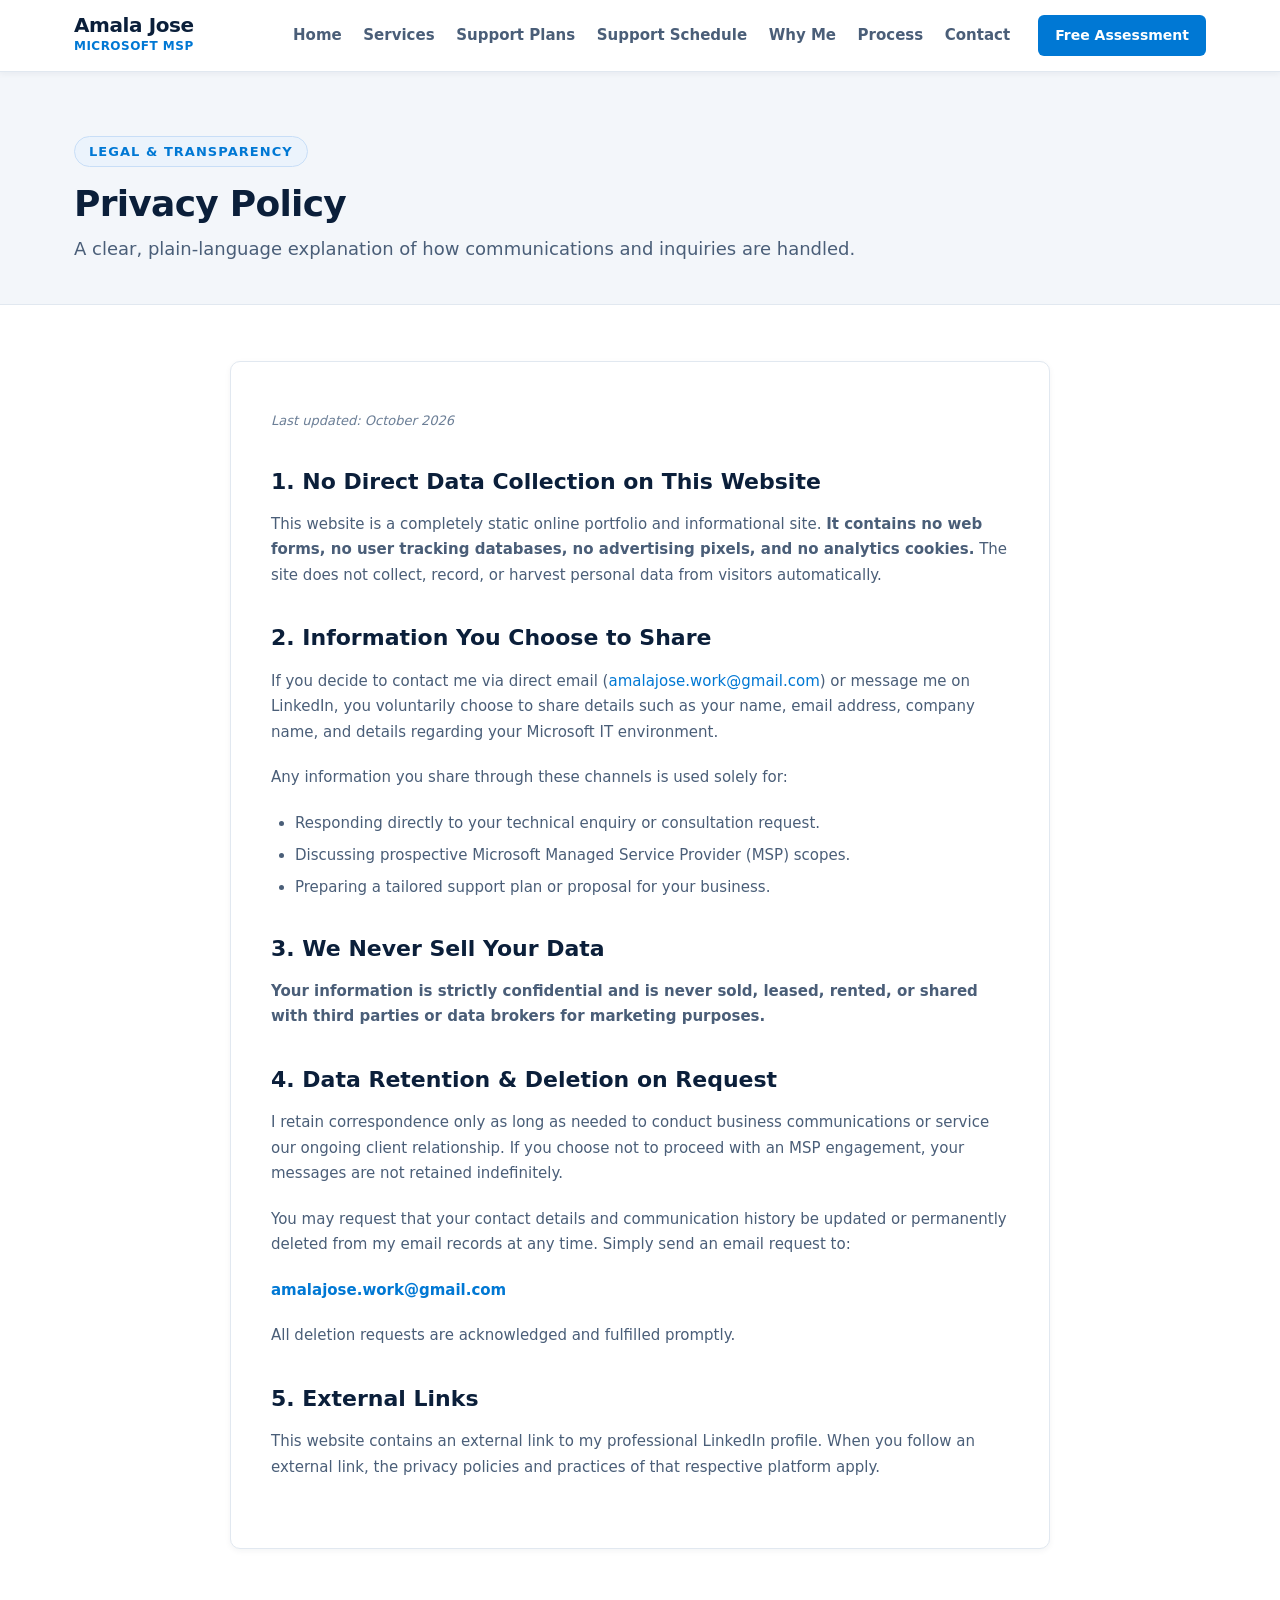
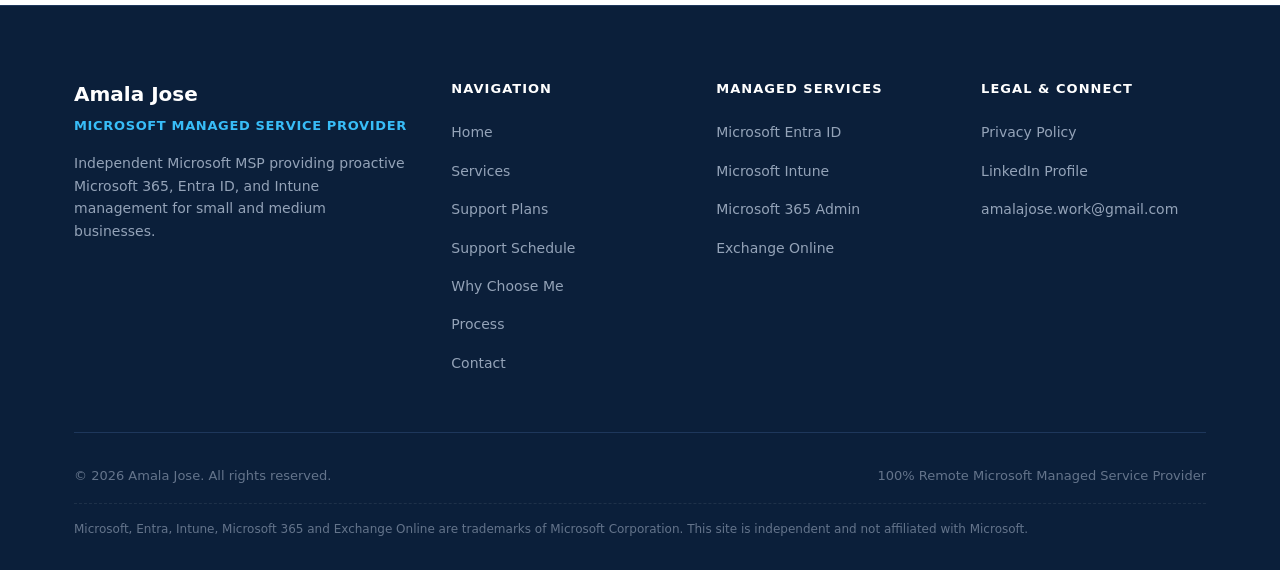
==== privacy.html @ f8a7a9e5 "Add files via upload" ====
<!DOCTYPE html>
<html lang="en">
<head>
  <meta charset="UTF-8">
  <meta name="viewport" content="width=device-width, initial-scale=1.0">
  <title>Privacy Policy | Amala Jose - Microsoft Managed Service Provider</title>
  
  <meta name="description" content="Privacy Policy for Amala Jose, independent Microsoft Managed Service Provider. Learn how email and LinkedIn inquiries are handled and protected.">
  <meta name="robots" content="index, follow">

  <!-- Open Graph Meta Tags -->
  <meta property="og:title" content="Privacy Policy | Amala Jose - Microsoft Managed Service Provider">
  <meta property="og:description" content="Transparent, plain-language privacy policy explaining how inquiries are handled and protected.">
  <meta property="og:type" content="website">

  <!-- Stylesheet (Pure CSS, Shared with Main Site) -->
  <link rel="stylesheet" href="style.css">
</head>
<body>

  <!-- Accessible Skip Link -->
  <a href="#main-content" class="skip-link">Skip to main content</a>

  <!-- ==========================================================================
       HEADER & NAVIGATION (Matches Main Site Exactly)
       ========================================================================== -->
  <header class="site-header" role="banner">
    <div class="container header-container">
      <a href="index.html#home" class="brand" aria-label="Amala Jose - Microsoft Managed Service Provider Home">
        <span class="brand-name">Amala Jose</span>
        <span class="brand-tagline">Microsoft MSP</span>
      </a>

      <!-- CSS-Only Checkbox Hack for Mobile Navigation -->
      <input type="checkbox" id="nav-toggle" class="nav-toggle" aria-label="Toggle navigation menu">
      <label for="nav-toggle" class="nav-toggle-label" aria-hidden="true">
        <span class="hamburger-bar"></span>
        <span class="hamburger-bar"></span>
        <span class="hamburger-bar"></span>
      </label>

      <!-- Navigation Menu -->
      <nav class="nav-menu" role="navigation" aria-label="Primary Navigation">
        <ul class="nav-list">
          <li><a href="index.html#home" class="nav-link">Home</a></li>
          <li><a href="index.html#services" class="nav-link">Services</a></li>
          <li><a href="index.html#plans" class="nav-link">Support Plans</a></li>
          <li><a href="index.html#schedule" class="nav-link">Support Schedule</a></li>
          <li><a href="index.html#why-me" class="nav-link">Why Me</a></li>
          <li><a href="index.html#process" class="nav-link">Process</a></li>
          <li><a href="index.html#contact" class="nav-link">Contact</a></li>
        </ul>
        <a href="index.html#contact" class="btn btn-primary btn-sm header-cta">Free Assessment</a>
      </nav>
    </div>
  </header>

  <main id="main-content">
    
    <!-- Privacy Header -->
    <section class="privacy-page-header">
      <div class="container">
        <span class="section-eyebrow">Legal &amp; Transparency</span>
        <h1 class="section-title" style="margin-bottom: 0.5rem;">Privacy Policy</h1>
        <p class="section-subtitle">
          A clear, plain-language explanation of how communications and inquiries are handled.
        </p>
      </div>
    </section>

    <!-- Privacy Body Content -->
    <div class="container">
      <article class="privacy-content-card">
        
        <!-- 
          LEGAL REVIEW ADVISORY NOTE:
          The website owner should have this policy reviewed by legal counsel to ensure it meets 
          all specific legal and regulatory requirements for their jurisdiction and client base 
          (for example, GDPR / UK GDPR compliance when serving European or UK clients).
        -->

        <span class="privacy-meta-date">Last updated: October 2026</span>

        <h2>1. No Direct Data Collection on This Website</h2>
        <p>
          This website is a completely static online portfolio and informational site. <strong>It contains no web forms, no user tracking databases, no advertising pixels, and no analytics cookies.</strong> The site does not collect, record, or harvest personal data from visitors automatically.
        </p>

        <h2>2. Information You Choose to Share</h2>
        <p>
          If you decide to contact me via direct email (<a href="mailto:amalajose.work@gmail.com">amalajose.work@gmail.com</a>) or message me on LinkedIn, you voluntarily choose to share details such as your name, email address, company name, and details regarding your Microsoft IT environment.
        </p>
        <p>
          Any information you share through these channels is used solely for:
        </p>
        <ul>
          <li>Responding directly to your technical enquiry or consultation request.</li>
          <li>Discussing prospective Microsoft Managed Service Provider (MSP) scopes.</li>
          <li>Preparing a tailored support plan or proposal for your business.</li>
        </ul>

        <h2>3. We Never Sell Your Data</h2>
        <p>
          <strong>Your information is strictly confidential and is never sold, leased, rented, or shared with third parties or data brokers for marketing purposes.</strong>
        </p>

        <h2>4. Data Retention &amp; Deletion on Request</h2>
        <p>
          I retain correspondence only as long as needed to conduct business communications or service our ongoing client relationship. If you choose not to proceed with an MSP engagement, your messages are not retained indefinitely.
        </p>
        <p>
          You may request that your contact details and communication history be updated or permanently deleted from my email records at any time. Simply send an email request to:
        </p>
        <p style="font-weight: 700; color: var(--navy); margin-top: 0.5rem;">
          <a href="mailto:amalajose.work@gmail.com">amalajose.work@gmail.com</a>
        </p>
        <p>
          All deletion requests are acknowledged and fulfilled promptly.
        </p>

        <h2>5. External Links</h2>
        <p>
          This website contains an external link to my professional LinkedIn profile. When you follow an external link, the privacy policies and practices of that respective platform apply.
        </p>

      </article>
    </div>

  </main>

  <!-- ==========================================================================
       FOOTER (Matches Main Site Exactly)
       ========================================================================== -->
  <footer class="site-footer" role="contentinfo">
    <div class="container">
      <div class="footer-grid">
        
        <!-- Brand Summary -->
        <div class="footer-brand">
          <div class="footer-brand-name">Amala Jose</div>
          <div class="footer-brand-title">Microsoft Managed Service Provider</div>
          <p class="footer-brand-desc">
            Independent Microsoft MSP providing proactive Microsoft 365, Entra ID, and Intune management for small and medium businesses.
          </p>
        </div>

        <!-- Quick Navigation -->
        <div>
          <div class="footer-heading">Navigation</div>
          <ul class="footer-links-list">
            <li><a href="index.html#home" class="footer-link">Home</a></li>
            <li><a href="index.html#services" class="footer-link">Services</a></li>
            <li><a href="index.html#plans" class="footer-link">Support Plans</a></li>
            <li><a href="index.html#schedule" class="footer-link">Support Schedule</a></li>
            <li><a href="index.html#why-me" class="footer-link">Why Choose Me</a></li>
            <li><a href="index.html#process" class="footer-link">Process</a></li>
            <li><a href="index.html#contact" class="footer-link">Contact</a></li>
          </ul>
        </div>

        <!-- Core Managed Services -->
        <div>
          <div class="footer-heading">Managed Services</div>
          <ul class="footer-links-list">
            <li><a href="index.html#services" class="footer-link">Microsoft Entra ID</a></li>
            <li><a href="index.html#services" class="footer-link">Microsoft Intune</a></li>
            <li><a href="index.html#services" class="footer-link">Microsoft 365 Admin</a></li>
            <li><a href="index.html#services" class="footer-link">Exchange Online</a></li>
          </ul>
        </div>

        <!-- Legal & Connect -->
        <div>
          <div class="footer-heading">Legal &amp; Connect</div>
          <ul class="footer-links-list">
            <li><a href="privacy.html" class="footer-link">Privacy Policy</a></li>
            <li><a href="https://www.linkedin.com/in/amalajosele" target="_blank" rel="noopener noreferrer" class="footer-link">LinkedIn Profile</a></li>
            <li><a href="mailto:amalajose.work@gmail.com" class="footer-link">amalajose.work@gmail.com</a></li>
          </ul>
        </div>

      </div>

      <div class="footer-bottom">
        <div class="footer-bottom-main">
          <div>&copy; 2026 Amala Jose. All rights reserved.</div>
          <div>100% Remote Microsoft Managed Service Provider</div>
        </div>

        <!-- Mandatory Trademark & Independence Disclaimer -->
        <div class="footer-trademark-disclaimer">
          Microsoft, Entra, Intune, Microsoft 365 and Exchange Online are trademarks of Microsoft Corporation. This site is independent and not affiliated with Microsoft.
        </div>
      </div>
    </div>
  </footer>

</body>
</html>
---- style.css ----
/* ==========================================================================
   Amala Jose - Microsoft Managed Service Provider (MSP)
   Modern, Clean, Corporate Stylesheet (Zero Frameworks, Plain CSS Only)
   ========================================================================== */

/* --- Design Tokens & CSS Variables --- */
:root {
  /* Color Palette */
  --primary: #0078D4;          /* Microsoft Azure Blue */
  --primary-hover: #005A9E;    /* Darker Blue on Hover */
  --primary-light: #EBF3FC;    /* Soft Blue Tint */
  --primary-border: #BFDBFE;   /* Light Blue Border */
  
  --navy: #0B1F3A;             /* Dark Navy Text & Footer */
  --navy-light: #162E52;        /* Dark Navy Surface / Card */
  --navy-muted: #2E476B;        /* Muted Navy */
  
  --bg-page: #FFFFFF;          /* Pure White Page Background */
  --bg-alt: #F3F6FA;           /* Light Grey Alternate Section */
  --bg-card: #FFFFFF;          /* Pure White Card Surface */
  
  --text-main: #0B1F3A;        /* Primary Body & Headline Text */
  --text-muted: #4A5E78;       /* Secondary / Subtitle Text */
  --text-light: #6B7E96;       /* Tertiary / Meta Text */
  --text-inverse: #FFFFFF;     /* White on Dark */
  
  --border-color: #E1E8F0;     /* Subtle Neutral Border */
  --border-hover: #0078D4;     /* Primary Highlight Border */
  --border-dark: #1E375B;      /* Border for Dark Surfaces */

  --badge-bg: #EBF3FC;
  --badge-text: #005A9E;
  --badge-border: #C8DEF7;
  
  --linkedin-blue: #0A66C2;
  --linkedin-hover: #004182;
  
  --tag-not-included: #DC2626;
  --tag-not-included-bg: #FEF2F2;
  --tag-not-included-border: #FECACA;
  
  --tag-included: #059669;
  --tag-included-bg: #ECFDF5;
  --tag-included-border: #A7F3D0;
  
  /* Typography */
  --font-family: "Segoe UI", system-ui, -apple-system, BlinkMacSystemFont, Roboto, sans-serif;
  
  /* Elevation & Shadows */
  --shadow-sm: 0 2px 6px rgba(11, 31, 58, 0.05);
  --shadow-md: 0 6px 18px rgba(11, 31, 58, 0.08);
  --shadow-lg: 0 14px 34px rgba(11, 31, 58, 0.12);
  --shadow-card-hover: 0 12px 28px rgba(0, 120, 212, 0.12);
  
  /* Radii */
  --radius-sm: 6px;
  --radius-md: 10px;
  --radius-lg: 14px;
  --radius-full: 9999px;
  
  /* Layout Dimensions */
  --container-max: 1180px;
  --header-height: 72px;
  --section-padding-y: 5.25rem;
  
  /* Transitions */
  --transition: all 0.22s ease-in-out;
}

/* --- Reset & Global Box Sizing --- */
*,
*::before,
*::after {
  box-sizing: border-box;
  margin: 0;
  padding: 0;
}

html {
  font-size: 16px;
  scroll-behavior: smooth;
  scroll-padding-top: calc(var(--header-height) + 1.25rem);
  -webkit-font-smoothing: antialiased;
  -moz-osx-font-smoothing: grayscale;
}

body {
  font-family: var(--font-family);
  background-color: var(--bg-page);
  color: var(--text-main);
  line-height: 1.65;
  font-weight: 400;
  overflow-x: hidden;
}

img, svg {
  display: block;
  max-width: 100%;
}

a {
  color: var(--primary);
  text-decoration: none;
  transition: var(--transition);
}

a:hover {
  color: var(--primary-hover);
}

/* Accessible visible focus styles */
:focus-visible {
  outline: 2px solid var(--primary);
  outline-offset: 3px;
}

/* Skip link for keyboard accessibility */
.skip-link {
  position: absolute;
  top: -100px;
  left: 1.5rem;
  background: var(--navy);
  color: #FFFFFF;
  padding: 0.75rem 1.25rem;
  border-radius: var(--radius-sm);
  z-index: 10000;
  font-weight: 600;
  text-decoration: none;
  transition: top 0.2s ease;
}

.skip-link:focus {
  top: 1rem;
}

/* --- Container & Section Defaults --- */
.container {
  width: 100%;
  max-width: var(--container-max);
  margin-left: auto;
  margin-right: auto;
  padding-left: 1.5rem;
  padding-right: 1.5rem;
}

.section {
  padding-top: var(--section-padding-y);
  padding-bottom: var(--section-padding-y);
  position: relative;
}

.section-alt {
  background-color: var(--bg-alt);
  border-top: 1px solid var(--border-color);
  border-bottom: 1px solid var(--border-color);
}

/* Standard Section Header */
.section-header {
  text-align: center;
  max-width: 48rem;
  margin: 0 auto 3.25rem auto;
}

.section-eyebrow {
  display: inline-block;
  font-size: 0.8125rem;
  font-weight: 700;
  text-transform: uppercase;
  letter-spacing: 0.08em;
  color: var(--primary);
  background-color: var(--primary-light);
  border: 1px solid var(--badge-border);
  padding: 0.25rem 0.875rem;
  border-radius: var(--radius-full);
  margin-bottom: 0.875rem;
}

.section-title {
  font-size: 2.25rem;
  line-height: 1.25;
  font-weight: 700;
  color: var(--navy);
  letter-spacing: -0.02em;
  margin-bottom: 1rem;
}

.section-subtitle {
  font-size: 1.125rem;
  color: var(--text-muted);
  line-height: 1.65;
}

/* --- Buttons --- */
.btn {
  display: inline-flex;
  align-items: center;
  justify-content: center;
  gap: 0.5rem;
  font-family: inherit;
  font-size: 0.9375rem;
  font-weight: 600;
  padding: 0.75rem 1.5rem;
  border-radius: var(--radius-sm);
  border: 1px solid transparent;
  cursor: pointer;
  text-decoration: none;
  white-space: nowrap;
  transition: var(--transition);
}

.btn-primary {
  background-color: var(--primary);
  color: #FFFFFF;
}

.btn-primary:hover {
  background-color: var(--primary-hover);
  color: #FFFFFF;
  box-shadow: 0 4px 12px rgba(0, 120, 212, 0.28);
  transform: translateY(-1px);
}

.btn-secondary {
  background-color: #FFFFFF;
  color: var(--navy);
  border-color: var(--border-color);
}

.btn-secondary:hover {
  background-color: var(--bg-alt);
  border-color: var(--navy-muted);
  color: var(--navy);
  transform: translateY(-1px);
}

.btn-linkedin {
  background-color: var(--linkedin-blue);
  color: #FFFFFF;
}

.btn-linkedin:hover {
  background-color: var(--linkedin-hover);
  color: #FFFFFF;
  box-shadow: 0 4px 12px rgba(10, 102, 194, 0.3);
  transform: translateY(-1px);
}

.btn-sm {
  padding: 0.5rem 1rem;
  font-size: 0.875rem;
}

.btn-lg {
  padding: 0.875rem 1.75rem;
  font-size: 1rem;
}

.btn-block {
  width: 100%;
}

/* ==========================================================================
   Section 1: Sticky Header & CSS-Only Mobile Navigation
   ========================================================================== */
.site-header {
  position: sticky;
  top: 0;
  width: 100%;
  height: var(--header-height);
  background-color: rgba(255, 255, 255, 0.97);
  backdrop-filter: blur(8px);
  -webkit-backdrop-filter: blur(8px);
  border-bottom: 1px solid var(--border-color);
  z-index: 1000;
  box-shadow: var(--shadow-sm);
}

.header-container {
  display: flex;
  align-items: center;
  justify-content: space-between;
  height: 100%;
}

.brand {
  display: flex;
  flex-direction: column;
  text-decoration: none;
  color: inherit;
}

.brand-name {
  font-size: 1.25rem;
  font-weight: 700;
  color: var(--navy);
  letter-spacing: -0.02em;
  line-height: 1.15;
}

.brand-tagline {
  font-size: 0.75rem;
  font-weight: 600;
  color: var(--primary);
  letter-spacing: 0.04em;
  text-transform: uppercase;
}

/* Desktop Navigation */
.nav-menu {
  display: flex;
  align-items: center;
  gap: 1.75rem;
}

.nav-list {
  display: flex;
  align-items: center;
  list-style: none;
  gap: 1.35rem;
}

.nav-link {
  font-size: 0.9375rem;
  font-weight: 600;
  color: var(--text-muted);
  text-decoration: none;
  padding: 0.25rem 0;
  position: relative;
  transition: var(--transition);
}

.nav-link:hover {
  color: var(--primary);
}

.nav-link::after {
  content: "";
  position: absolute;
  bottom: -2px;
  left: 0;
  width: 0;
  height: 2px;
  background-color: var(--primary);
  transition: width 0.2s ease;
}

.nav-link:hover::after {
  width: 100%;
}

/* Pure CSS Checkbox Mobile Navigation */
.nav-toggle {
  position: absolute;
  opacity: 0;
  pointer-events: none;
}

.nav-toggle-label {
  display: none;
  cursor: pointer;
  padding: 0.5rem;
  border: 1px solid var(--border-color);
  border-radius: var(--radius-sm);
  background: transparent;
  align-items: center;
  justify-content: center;
}

.nav-toggle-label:hover {
  background-color: var(--bg-alt);
}

.hamburger-bar {
  display: block;
  width: 20px;
  height: 2px;
  background-color: var(--navy);
  margin: 4px 0;
  border-radius: 2px;
  transition: var(--transition);
}

/* ==========================================================================
   Section 2: Hero Section
   ========================================================================== */
.hero-section {
  padding-top: 4.5rem;
  padding-bottom: 5rem;
  background: linear-gradient(180deg, #FFFFFF 0%, var(--bg-alt) 100%);
  border-bottom: 1px solid var(--border-color);
}

.hero-grid {
  display: grid;
  grid-template-columns: 1.15fr 0.85fr;
  gap: 3.5rem;
  align-items: center;
}

.hero-content {
  display: flex;
  flex-direction: column;
}

/* SC-300 Certification Badge (Simple Shield SVG) */
.hero-badge-wrap {
  margin-bottom: 1.25rem;
}

.sc300-badge {
  display: inline-flex;
  align-items: center;
  gap: 0.625rem;
  background-color: #FFFFFF;
  border: 1px solid var(--badge-border);
  border-radius: var(--radius-full);
  padding: 0.35rem 0.875rem 0.35rem 0.5rem;
  box-shadow: var(--shadow-sm);
}

.badge-icon-wrap {
  width: 24px;
  height: 24px;
  border-radius: 50%;
  background-color: var(--primary-light);
  color: var(--primary);
  display: flex;
  align-items: center;
  justify-content: center;
  flex-shrink: 0;
}

.badge-icon-wrap svg {
  width: 14px;
  height: 14px;
}

.badge-text {
  font-size: 0.8125rem;
  font-weight: 600;
  color: var(--navy);
  letter-spacing: -0.01em;
}

.hero-title {
  font-size: 2.85rem;
  line-height: 1.15;
  font-weight: 800;
  color: var(--navy);
  letter-spacing: -0.03em;
  margin-bottom: 1.25rem;
}

.hero-title .highlight {
  color: var(--primary);
}

.hero-subtext {
  font-size: 1.125rem;
  line-height: 1.65;
  color: var(--text-muted);
  margin-bottom: 2rem;
  max-width: 36rem;
}

.hero-actions {
  display: flex;
  align-items: center;
  gap: 1rem;
  flex-wrap: wrap;
  margin-bottom: 2rem;
}

/* Remote Delivery Clear Indicator */
.hero-remote-notice {
  display: flex;
  align-items: flex-start;
  gap: 0.625rem;
  background-color: #FFFFFF;
  border: 1px solid var(--border-color);
  border-left: 3px solid var(--primary);
  border-radius: var(--radius-sm);
  padding: 0.75rem 1rem;
  font-size: 0.875rem;
  color: var(--text-muted);
  max-width: 36rem;
}

.hero-remote-notice svg {
  width: 18px;
  height: 18px;
  color: var(--primary);
  flex-shrink: 0;
  margin-top: 0.15rem;
}

/* Hero Visual Box: Clean Topology Diagram */
.hero-visual {
  display: flex;
  justify-content: center;
}

.topology-card {
  width: 100%;
  max-width: 440px;
  background: #FFFFFF;
  border: 1px solid var(--border-color);
  border-radius: var(--radius-lg);
  box-shadow: var(--shadow-md);
  overflow: hidden;
}

.topology-header {
  background-color: var(--navy);
  color: #FFFFFF;
  padding: 1.125rem 1.25rem;
  display: flex;
  align-items: center;
  justify-content: space-between;
}

.topology-title {
  display: flex;
  align-items: center;
  gap: 0.5rem;
  font-size: 0.875rem;
  font-weight: 600;
}

.topology-title svg {
  width: 18px;
  height: 18px;
  color: #38BDF8;
}

.topology-tag {
  font-size: 0.6875rem;
  font-weight: 700;
  text-transform: uppercase;
  color: #34D399;
  background: rgba(52, 211, 153, 0.15);
  border: 1px solid rgba(52, 211, 153, 0.3);
  padding: 0.15rem 0.5rem;
  border-radius: var(--radius-full);
}

.topology-body {
  padding: 1.5rem;
  display: flex;
  flex-direction: column;
  gap: 0.875rem;
  background: linear-gradient(180deg, #FFFFFF 0%, var(--bg-alt) 100%);
}

.topology-layer {
  background: #FFFFFF;
  border: 1px solid var(--border-color);
  border-radius: var(--radius-sm);
  padding: 0.875rem 1rem;
  display: flex;
  flex-direction: column;
  gap: 0.35rem;
  box-shadow: var(--shadow-sm);
}

.topology-layer.layer-identity {
  border-left: 4px solid var(--primary);
}

.topology-layer.layer-endpoint {
  border-left: 4px solid #0284C7;
}

.topology-layer.layer-cloud {
  border-left: 4px solid #2563EB;
}

.layer-head {
  display: flex;
  align-items: center;
  justify-content: space-between;
  font-size: 0.8125rem;
  font-weight: 700;
  color: var(--navy);
}

.layer-sub {
  font-size: 0.75rem;
  color: var(--text-light);
}

.topology-connector {
  display: flex;
  justify-content: center;
  color: var(--primary);
  margin: -0.375rem 0;
  opacity: 0.7;
}

.topology-connector svg {
  width: 16px;
  height: 16px;
}

.topology-footer {
  padding: 0.875rem 1.25rem;
  background-color: var(--bg-alt);
  border-top: 1px solid var(--border-color);
  font-size: 0.75rem;
  color: var(--text-light);
  display: flex;
  align-items: center;
  justify-content: space-between;
}

/* ==========================================================================
   Section 3: Credentials Strip
   ========================================================================== */
.credentials-strip {
  background-color: var(--navy);
  color: #FFFFFF;
  padding: 2.25rem 0;
  border-top: 1px solid var(--navy-light);
  border-bottom: 1px solid var(--navy-light);
}

.credentials-grid {
  display: grid;
  grid-template-columns: repeat(3, 1fr);
  gap: 2rem;
  align-items: center;
}

.credential-item {
  display: flex;
  align-items: center;
  justify-content: center;
  gap: 1rem;
  text-align: left;
}

.credential-icon {
  width: 44px;
  height: 44px;
  border-radius: var(--radius-sm);
  background-color: rgba(255, 255, 255, 0.08);
  border: 1px solid rgba(255, 255, 255, 0.15);
  display: flex;
  align-items: center;
  justify-content: center;
  color: #38BDF8;
  flex-shrink: 0;
}

.credential-icon svg {
  width: 22px;
  height: 22px;
}

.credential-info {
  display: flex;
  flex-direction: column;
}

.credential-title {
  font-size: 1.125rem;
  font-weight: 700;
  color: #FFFFFF;
  line-height: 1.2;
}

.credential-desc {
  font-size: 0.8125rem;
  color: #94A3B8;
  margin-top: 0.2rem;
}

/* ==========================================================================
   Section 4: Managed Services Section (Exactly 4 Cards)
   ========================================================================== */
.services-grid-4 {
  display: grid;
  grid-template-columns: repeat(2, 1fr);
  gap: 2rem;
  margin-bottom: 3rem;
}

.service-card {
  background: var(--bg-card);
  border: 1px solid var(--border-color);
  border-radius: var(--radius-md);
  padding: 2.25rem 2rem;
  display: flex;
  flex-direction: column;
  box-shadow: var(--shadow-sm);
  transition: var(--transition);
}

.service-card:hover {
  transform: translateY(-4px);
  box-shadow: var(--shadow-card-hover);
  border-color: var(--border-hover);
}

.service-icon-box {
  width: 46px;
  height: 46px;
  border-radius: var(--radius-sm);
  background-color: var(--primary-light);
  color: var(--primary);
  display: flex;
  align-items: center;
  justify-content: center;
  margin-bottom: 1.25rem;
  border: 1px solid var(--primary-border);
}

.service-icon-box svg {
  width: 24px;
  height: 24px;
}

.service-title {
  font-size: 1.35rem;
  font-weight: 700;
  color: var(--navy);
  line-height: 1.3;
  margin-bottom: 0.75rem;
}

.service-desc {
  font-size: 0.9375rem;
  color: var(--text-muted);
  line-height: 1.6;
  margin-bottom: 1.25rem;
}

.service-capabilities {
  list-style: none;
  display: flex;
  flex-direction: column;
  gap: 0.625rem;
  margin-top: auto;
  margin-bottom: 1.25rem;
}

.capability-item {
  display: flex;
  align-items: flex-start;
  gap: 0.5rem;
  font-size: 0.875rem;
  color: var(--text-main);
  line-height: 1.45;
}

.capability-item svg {
  width: 15px;
  height: 15px;
  color: var(--primary);
  flex-shrink: 0;
  margin-top: 0.15rem;
}

.service-badge-note {
  font-size: 0.75rem;
  font-weight: 600;
  color: var(--primary);
  background-color: var(--primary-light);
  border: 1px solid var(--primary-border);
  padding: 0.35rem 0.625rem;
  border-radius: var(--radius-sm);
  display: inline-block;
  margin-top: 0.5rem;
}

/* Remote Delivery Policy Strip */
.remote-policy-banner {
  background-color: #FFFFFF;
  border: 1px solid var(--border-color);
  border-left: 4px solid var(--navy);
  border-radius: var(--radius-sm);
  padding: 1.25rem 1.5rem;
  display: flex;
  align-items: flex-start;
  gap: 1rem;
}

.policy-icon {
  color: var(--navy);
  flex-shrink: 0;
  margin-top: 0.15rem;
}

.policy-icon svg {
  width: 20px;
  height: 20px;
}

.policy-text {
  font-size: 0.875rem;
  color: var(--text-muted);
  line-height: 1.55;
}

.policy-text strong {
  color: var(--navy);
}

/* ==========================================================================
   Section 5: Managed Support Plans Section (Basic, Standard, Premium)
   ========================================================================== */
.plans-grid {
  display: grid;
  grid-template-columns: repeat(3, 1fr);
  gap: 1.75rem;
  align-items: stretch;
  margin-bottom: 2rem;
}

.plan-card {
  background: var(--bg-card);
  border: 1px solid var(--border-color);
  border-radius: var(--radius-lg);
  padding: 2.25rem 2rem;
  display: flex;
  flex-direction: column;
  box-shadow: var(--shadow-sm);
  position: relative;
  transition: var(--transition);
}

.plan-card:hover {
  transform: translateY(-4px);
  box-shadow: var(--shadow-card-hover);
  border-color: var(--border-hover);
}

.plan-card.plan-featured {
  border: 2px solid var(--primary);
  box-shadow: var(--shadow-md);
}

.plan-ribbon {
  position: absolute;
  top: -12px;
  right: 1.5rem;
  background-color: var(--primary);
  color: #FFFFFF;
  font-size: 0.6875rem;
  font-weight: 700;
  text-transform: uppercase;
  letter-spacing: 0.06em;
  padding: 0.2rem 0.625rem;
  border-radius: var(--radius-full);
}

.plan-header {
  margin-bottom: 1.5rem;
  padding-bottom: 1.25rem;
  border-bottom: 1px solid var(--border-color);
}

.plan-title {
  font-size: 1.5rem;
  font-weight: 700;
  color: var(--navy);
  line-height: 1.2;
  margin-bottom: 0.5rem;
}

.plan-desc {
  font-size: 0.875rem;
  color: var(--text-muted);
  line-height: 1.5;
}

.plan-features-list {
  list-style: none;
  display: flex;
  flex-direction: column;
  gap: 0.75rem;
  margin-bottom: 2rem;
  flex-grow: 1;
}

.plan-feature-item {
  display: flex;
  align-items: flex-start;
  gap: 0.625rem;
  font-size: 0.875rem;
  color: var(--text-main);
  line-height: 1.45;
}

.plan-feature-item svg {
  width: 16px;
  height: 16px;
  color: var(--primary);
  flex-shrink: 0;
  margin-top: 0.15rem;
}

.plan-cta {
  margin-top: auto;
}

.plans-tailored-note {
  text-align: center;
  font-size: 0.9375rem;
  font-weight: 600;
  color: var(--navy);
  background-color: var(--primary-light);
  border: 1px solid var(--primary-border);
  padding: 0.875rem 1.5rem;
  border-radius: var(--radius-md);
  max-width: 36rem;
  margin: 0 auto;
}

/* ==========================================================================
   Section 6: Support Schedule & Scope Section (3-Column Layout)
   ========================================================================== */
.schedule-intro-card {
  background-color: #FFFFFF;
  border: 1px solid var(--border-color);
  border-radius: var(--radius-md);
  padding: 1.5rem 2rem;
  margin-bottom: 2rem;
  box-shadow: var(--shadow-sm);
  text-align: center;
  max-width: 50rem;
  margin-left: auto;
  margin-right: auto;
}

.schedule-intro-text {
  font-size: 1.0625rem;
  color: var(--text-main);
  line-height: 1.6;
}

.scope-columns-grid {
  display: grid;
  grid-template-columns: repeat(3, 1fr);
  gap: 1.75rem;
  margin-bottom: 2rem;
}

.scope-card {
  background: var(--bg-card);
  border: 1px solid var(--border-color);
  border-radius: var(--radius-md);
  padding: 2rem 1.75rem;
  display: flex;
  flex-direction: column;
  box-shadow: var(--shadow-sm);
  transition: var(--transition);
}

.scope-card:hover {
  transform: translateY(-3px);
  box-shadow: var(--shadow-card-hover);
}

.scope-card-header {
  display: flex;
  align-items: center;
  gap: 0.75rem;
  margin-bottom: 1.25rem;
  padding-bottom: 1rem;
  border-bottom: 1px solid var(--border-color);
}

.scope-icon-wrap {
  width: 38px;
  height: 38px;
  border-radius: var(--radius-sm);
  display: flex;
  align-items: center;
  justify-content: center;
  flex-shrink: 0;
}

.scope-card-available .scope-icon-wrap {
  background-color: var(--primary-light);
  color: var(--primary);
  border: 1px solid var(--primary-border);
}

.scope-card-included .scope-icon-wrap {
  background-color: var(--tag-included-bg);
  color: var(--tag-included);
  border: 1px solid var(--tag-included-border);
}

.scope-card-not-included .scope-icon-wrap {
  background-color: var(--tag-not-included-bg);
  color: var(--tag-not-included);
  border: 1px solid var(--tag-not-included-border);
}

.scope-icon-wrap svg {
  width: 20px;
  height: 20px;
}

.scope-card-title {
  font-size: 1.2rem;
  font-weight: 700;
  color: var(--navy);
  line-height: 1.25;
}

.scope-list {
  list-style: none;
  display: flex;
  flex-direction: column;
  gap: 0.75rem;
  font-size: 0.9rem;
  color: var(--text-muted);
  line-height: 1.5;
}

.scope-list-item {
  display: flex;
  align-items: flex-start;
  gap: 0.625rem;
}

.scope-bullet {
  flex-shrink: 0;
  margin-top: 0.2rem;
}

.scope-bullet svg {
  width: 15px;
  height: 15px;
}

.scope-bullet-included svg {
  color: var(--tag-included);
}

.scope-bullet-not-included svg {
  color: var(--tag-not-included);
}

.scope-bullet-available svg {
  color: var(--primary);
}

/* Outside normal hours note */
.outside-hours-box {
  background-color: #FFFFFF;
  border: 1px solid var(--border-color);
  border-left: 4px solid var(--primary);
  border-radius: var(--radius-sm);
  padding: 1.125rem 1.5rem;
  display: flex;
  align-items: center;
  justify-content: space-between;
  flex-wrap: wrap;
  gap: 1rem;
  box-shadow: var(--shadow-sm);
}

.outside-hours-text {
  font-size: 0.9375rem;
  color: var(--navy);
  font-weight: 600;
}

.outside-hours-desc {
  font-size: 0.875rem;
  color: var(--text-muted);
  font-weight: 400;
  margin-top: 0.2rem;
}

/* ==========================================================================
   Section 7: "Why Choose Me" Section
   ========================================================================== */
.why-grid {
  display: grid;
  grid-template-columns: repeat(3, 1fr);
  gap: 1.75rem;
}

@media (min-width: 992px) {
  .why-card:nth-child(4) {
    grid-column: 1 / 2;
  }
  .why-grid {
    grid-template-columns: repeat(6, 1fr);
  }
  .why-card:nth-child(1),
  .why-card:nth-child(2),
  .why-card:nth-child(3) {
    grid-column: span 2;
  }
  .why-card:nth-child(4) {
    grid-column: 2 / 4;
  }
  .why-card:nth-child(5) {
    grid-column: 4 / 6;
  }
}

.why-card {
  background: var(--bg-card);
  border: 1px solid var(--border-color);
  border-radius: var(--radius-md);
  padding: 2rem 1.75rem;
  box-shadow: var(--shadow-sm);
  transition: var(--transition);
}

.why-card:hover {
  transform: translateY(-3px);
  box-shadow: var(--shadow-card-hover);
  border-color: var(--border-hover);
}

.why-icon-wrap {
  width: 42px;
  height: 42px;
  border-radius: var(--radius-sm);
  background-color: var(--primary-light);
  color: var(--primary);
  display: flex;
  align-items: center;
  justify-content: center;
  margin-bottom: 1.25rem;
}

.why-icon-wrap svg {
  width: 20px;
  height: 20px;
}

.why-title {
  font-size: 1.125rem;
  font-weight: 700;
  color: var(--navy);
  margin-bottom: 0.625rem;
  line-height: 1.35;
}

.why-text {
  font-size: 0.9375rem;
  color: var(--text-muted);
  line-height: 1.6;
}

/* ==========================================================================
   Section 8: Process Section (5 Steps: Ongoing Partnership)
   ========================================================================== */
.process-grid {
  display: grid;
  grid-template-columns: repeat(5, 1fr);
  gap: 1.25rem;
  position: relative;
}

.process-card {
  background: var(--bg-card);
  border: 1px solid var(--border-color);
  border-radius: var(--radius-md);
  padding: 1.75rem 1.25rem;
  display: flex;
  flex-direction: column;
  box-shadow: var(--shadow-sm);
  position: relative;
  transition: var(--transition);
}

.process-card:hover {
  transform: translateY(-4px);
  box-shadow: var(--shadow-md);
  border-color: var(--border-hover);
}

.step-number {
  font-size: 1.5rem;
  font-weight: 800;
  color: var(--primary);
  margin-bottom: 0.75rem;
  line-height: 1;
}

.step-title {
  font-size: 1.125rem;
  font-weight: 700;
  color: var(--navy);
  margin-bottom: 0.5rem;
}

.step-desc {
  font-size: 0.875rem;
  color: var(--text-muted);
  line-height: 1.55;
}

.process-partnership-note {
  margin-top: 2.5rem;
  text-align: center;
  font-size: 0.9375rem;
  color: var(--text-muted);
  line-height: 1.6;
}

.process-partnership-note strong {
  color: var(--navy);
}

/* ==========================================================================
   Section 9: Contact Section (NO Forms, Direct & Functional Links)
   ========================================================================== */
.contact-direct-card {
  background-color: #FFFFFF;
  border: 1px solid var(--border-color);
  border-radius: var(--radius-lg);
  padding: 3.5rem 3rem;
  box-shadow: var(--shadow-md);
  max-width: 52rem;
  margin: 0 auto;
  text-align: center;
}

.contact-direct-title {
  font-size: 2rem;
  font-weight: 700;
  color: var(--navy);
  letter-spacing: -0.02em;
  margin-bottom: 1rem;
}

.contact-direct-subtext {
  font-size: 1.0625rem;
  color: var(--text-muted);
  line-height: 1.65;
  margin-bottom: 2.25rem;
  max-width: 40rem;
  margin-left: auto;
  margin-right: auto;
}

.contact-direct-actions {
  display: flex;
  align-items: center;
  justify-content: center;
  gap: 1.25rem;
  flex-wrap: wrap;
  margin-bottom: 2.5rem;
}

.contact-direct-actions .btn {
  min-width: 200px;
}

.contact-email-copybox {
  background-color: var(--bg-alt);
  border: 1px solid var(--border-color);
  border-radius: var(--radius-sm);
  padding: 1.25rem 1.75rem;
  display: inline-flex;
  flex-direction: column;
  align-items: center;
  gap: 0.35rem;
  max-width: 100%;
}

.email-copybox-label {
  font-size: 0.75rem;
  font-weight: 700;
  text-transform: uppercase;
  letter-spacing: 0.05em;
  color: var(--text-light);
}

.email-copybox-address {
  font-size: 1.125rem;
  font-weight: 700;
  color: var(--navy);
  text-decoration: underline;
  word-break: break-all;
}

.email-copybox-address:hover {
  color: var(--primary);
}

.email-copybox-hint {
  font-size: 0.75rem;
  color: var(--text-light);
}

/* ==========================================================================
   Section 10: Footer
   ========================================================================== */
.site-footer {
  background-color: var(--navy);
  color: #94A3B8;
  padding-top: 4.5rem;
  padding-bottom: 2rem;
  border-top: 1px solid var(--border-dark);
}

.footer-grid {
  display: grid;
  grid-template-columns: 1.5fr 1fr 1fr 1fr;
  gap: 2.5rem;
  margin-bottom: 3.5rem;
}

.footer-brand {
  display: flex;
  flex-direction: column;
}

.footer-brand-name {
  font-size: 1.25rem;
  font-weight: 700;
  color: #FFFFFF;
  margin-bottom: 0.25rem;
}

.footer-brand-title {
  font-size: 0.8125rem;
  color: #38BDF8;
  font-weight: 600;
  text-transform: uppercase;
  letter-spacing: 0.05em;
  margin-bottom: 1rem;
}

.footer-brand-desc {
  font-size: 0.875rem;
  color: #94A3B8;
  line-height: 1.6;
  max-width: 22rem;
}

.footer-heading {
  font-size: 0.8125rem;
  font-weight: 700;
  text-transform: uppercase;
  letter-spacing: 0.08em;
  color: #FFFFFF;
  margin-bottom: 1.25rem;
}

.footer-links-list {
  list-style: none;
  display: flex;
  flex-direction: column;
  gap: 0.75rem;
}

.footer-link {
  font-size: 0.875rem;
  color: #94A3B8;
  text-decoration: none;
  transition: var(--transition);
}

.footer-link:hover {
  color: #FFFFFF;
}

.footer-bottom {
  border-top: 1px solid var(--border-dark);
  padding-top: 2rem;
  display: flex;
  flex-direction: column;
  gap: 1rem;
}

.footer-bottom-main {
  display: flex;
  align-items: center;
  justify-content: space-between;
  font-size: 0.8125rem;
  color: #64748B;
  flex-wrap: wrap;
  gap: 1rem;
}

.footer-trademark-disclaimer {
  font-size: 0.75rem;
  color: #64748B;
  line-height: 1.5;
  border-top: 1px dashed rgba(255, 255, 255, 0.08);
  padding-top: 1rem;
}

/* ==========================================================================
   Privacy Page Specific Layout
   ========================================================================== */
.privacy-page-header {
  padding-top: 4rem;
  padding-bottom: 2.5rem;
  background-color: var(--bg-alt);
  border-bottom: 1px solid var(--border-color);
}

.privacy-content-card {
  background-color: #FFFFFF;
  border: 1px solid var(--border-color);
  border-radius: var(--radius-md);
  padding: 3rem 2.5rem;
  box-shadow: var(--shadow-sm);
  margin: 3.5rem auto;
  max-width: 820px;
}

.privacy-content-card h2 {
  font-size: 1.375rem;
  color: var(--navy);
  margin-top: 2rem;
  margin-bottom: 0.75rem;
}

.privacy-content-card h2:first-of-type {
  margin-top: 0;
}

.privacy-content-card p {
  font-size: 0.9375rem;
  color: var(--text-muted);
  line-height: 1.7;
  margin-bottom: 1.25rem;
}

.privacy-content-card ul {
  list-style: disc;
  margin-left: 1.5rem;
  margin-bottom: 1.25rem;
  color: var(--text-muted);
}

.privacy-content-card li {
  margin-bottom: 0.5rem;
  font-size: 0.9375rem;
  line-height: 1.6;
}

.privacy-meta-date {
  font-size: 0.8125rem;
  color: var(--text-light);
  font-style: italic;
  margin-bottom: 2rem;
  display: block;
}

/* ==========================================================================
   Responsive Breakpoints
   ========================================================================== */

/* Tablets & Smaller Desktops (max-width: 1024px) */
@media (max-width: 1024px) {
  :root {
    --section-padding-y: 4.5rem;
  }

  .hero-grid {
    grid-template-columns: 1fr;
    gap: 3rem;
  }

  .hero-visual {
    order: -1;
    justify-content: flex-start;
  }

  .topology-card {
    max-width: 100%;
  }

  .services-grid-4 {
    grid-template-columns: 1fr;
  }

  .plans-grid {
    grid-template-columns: 1fr;
    max-width: 500px;
    margin-left: auto;
    margin-right: auto;
  }

  .scope-columns-grid {
    grid-template-columns: 1fr;
  }

  .process-grid {
    grid-template-columns: repeat(2, 1fr);
    gap: 1.5rem;
  }

  .process-card:last-child {
    grid-column: span 2;
  }

  .footer-grid {
    grid-template-columns: repeat(2, 1fr);
    gap: 2rem;
  }
}

/* Mobile Devices (max-width: 860px) */
@media (max-width: 860px) {
  :root {
    --section-padding-y: 3.5rem;
    --header-height: 64px;
  }

  /* CSS-Only Mobile Menu Toggle via Checkbox Hack */
  .nav-toggle-label {
    display: flex;
    flex-direction: column;
    justify-content: center;
    width: 36px;
    height: 36px;
    gap: 5px;
  }

  .nav-toggle:checked ~ .nav-toggle-label .hamburger-bar:nth-child(1) {
    transform: translateY(7px) rotate(45deg);
  }

  .nav-toggle:checked ~ .nav-toggle-label .hamburger-bar:nth-child(2) {
    opacity: 0;
  }

  .nav-toggle:checked ~ .nav-toggle-label .hamburger-bar:nth-child(3) {
    transform: translateY(-7px) rotate(-45deg);
  }

  .nav-menu {
    display: none;
    position: absolute;
    top: var(--header-height);
    left: 0;
    right: 0;
    background-color: #FFFFFF;
    border-bottom: 1px solid var(--border-color);
    box-shadow: var(--shadow-lg);
    padding: 1.5rem;
    flex-direction: column;
    align-items: flex-start;
    gap: 1.25rem;
  }

  .nav-toggle:checked ~ .nav-menu {
    display: flex;
  }

  .nav-list {
    flex-direction: column;
    align-items: flex-start;
    gap: 1rem;
    width: 100%;
  }

  .nav-link {
    font-size: 1.0625rem;
    width: 100%;
    padding: 0.5rem 0;
  }

  .header-cta {
    width: 100%;
    margin-top: 0.5rem;
  }

  .hero-title {
    font-size: 2.15rem;
  }

  .credentials-grid {
    grid-template-columns: 1fr;
    gap: 1.25rem;
  }

  .credential-item {
    justify-content: flex-start;
  }

  .why-grid {
    grid-template-columns: 1fr;
  }

  .process-grid {
    grid-template-columns: 1fr;
  }

  .process-card:last-child {
    grid-column: auto;
  }

  .contact-direct-card {
    padding: 2.25rem 1.5rem;
  }

  .contact-direct-actions {
    flex-direction: column;
    align-items: stretch;
  }

  .contact-direct-actions .btn {
    width: 100%;
  }

  .footer-grid {
    grid-template-columns: 1fr;
    gap: 2rem;
  }

  .footer-bottom-main {
    flex-direction: column;
    align-items: flex-start;
  }

  .hero-actions {
    flex-direction: column;
    align-items: stretch;
  }

  .hero-actions .btn {
    width: 100%;
  }
}
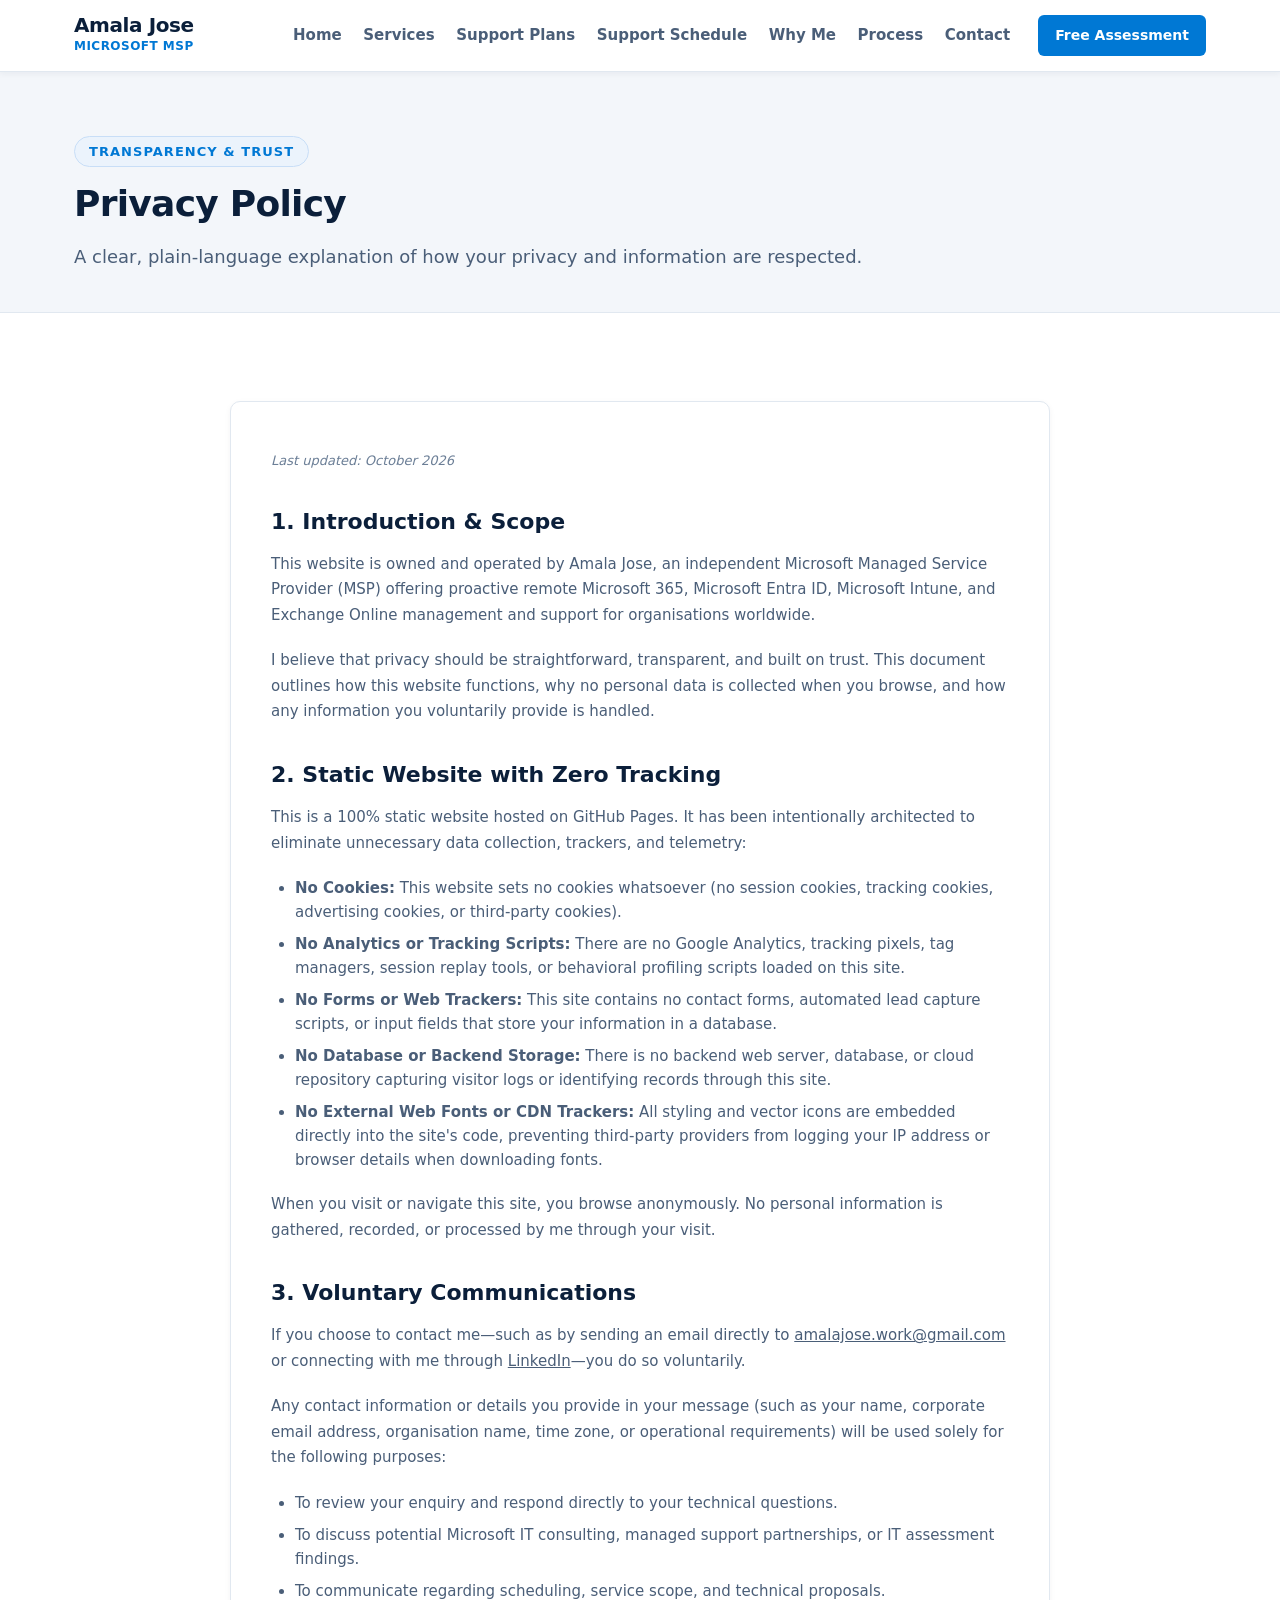
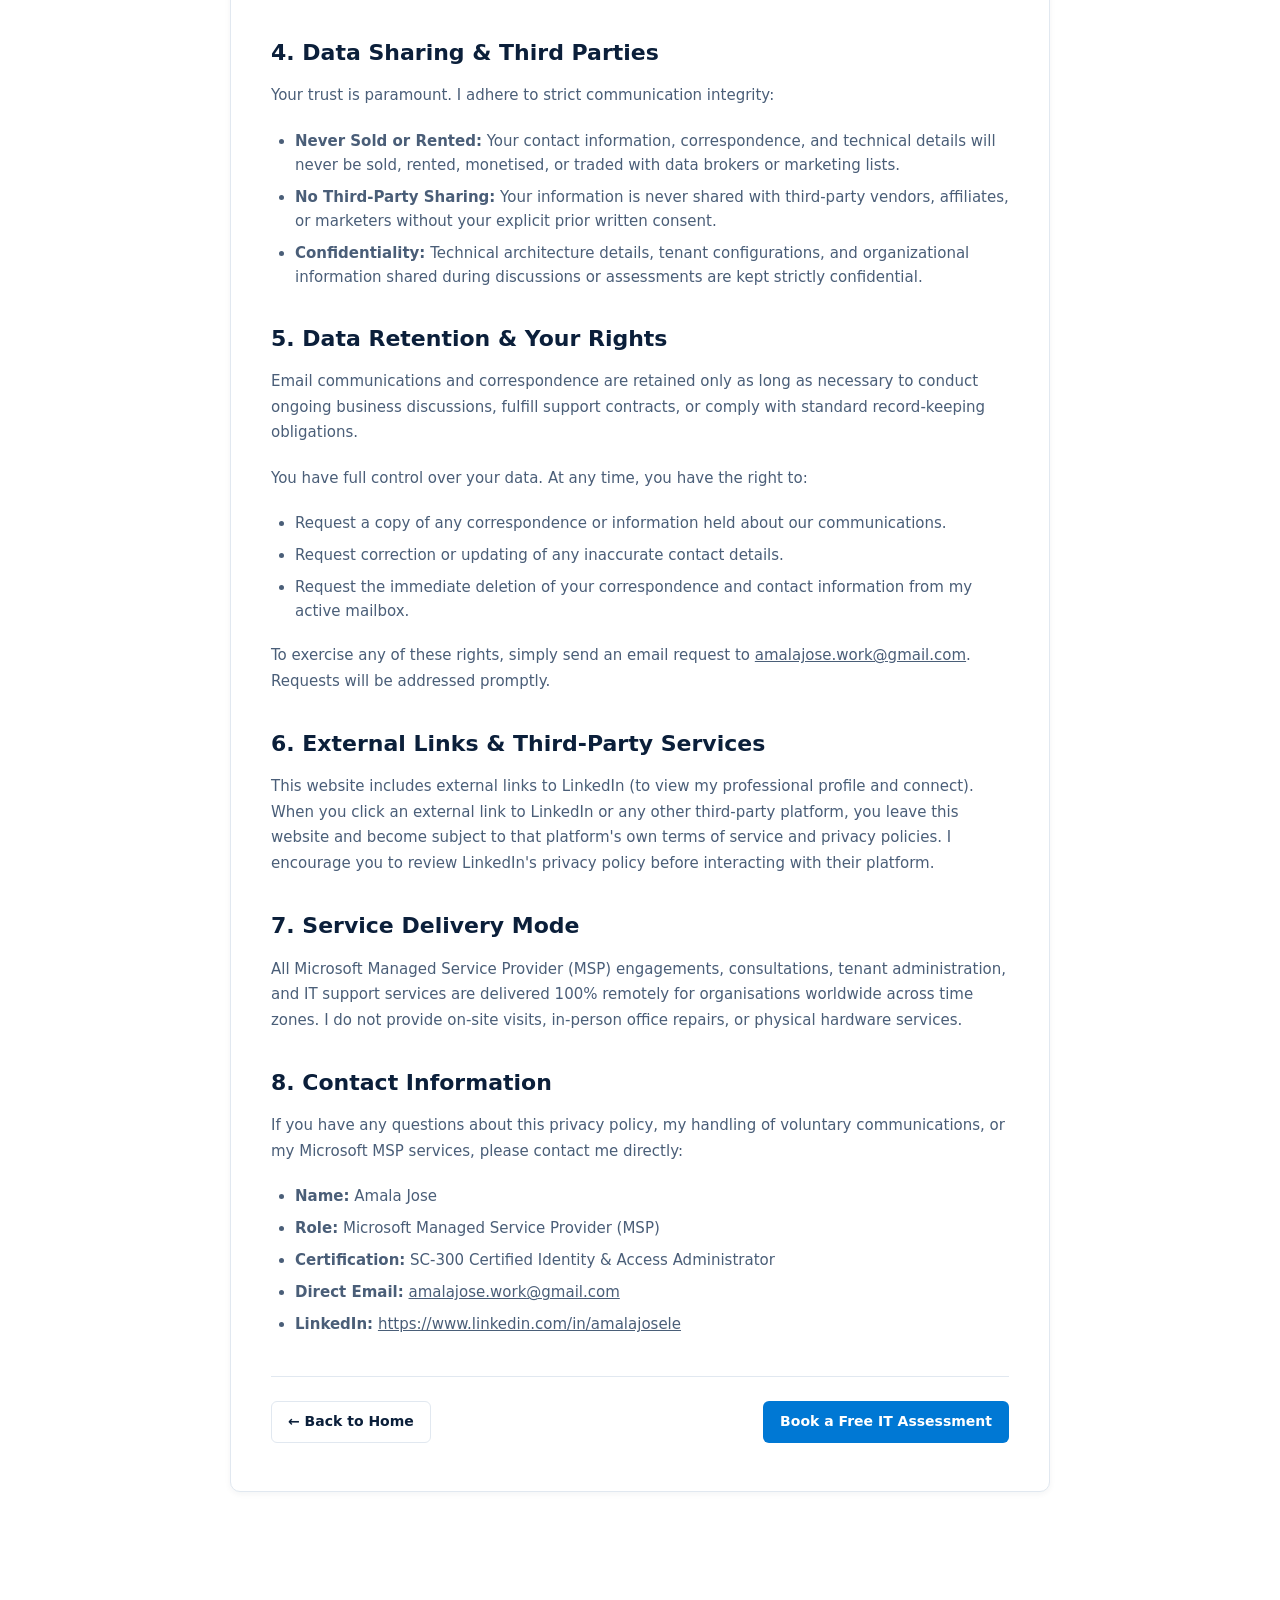
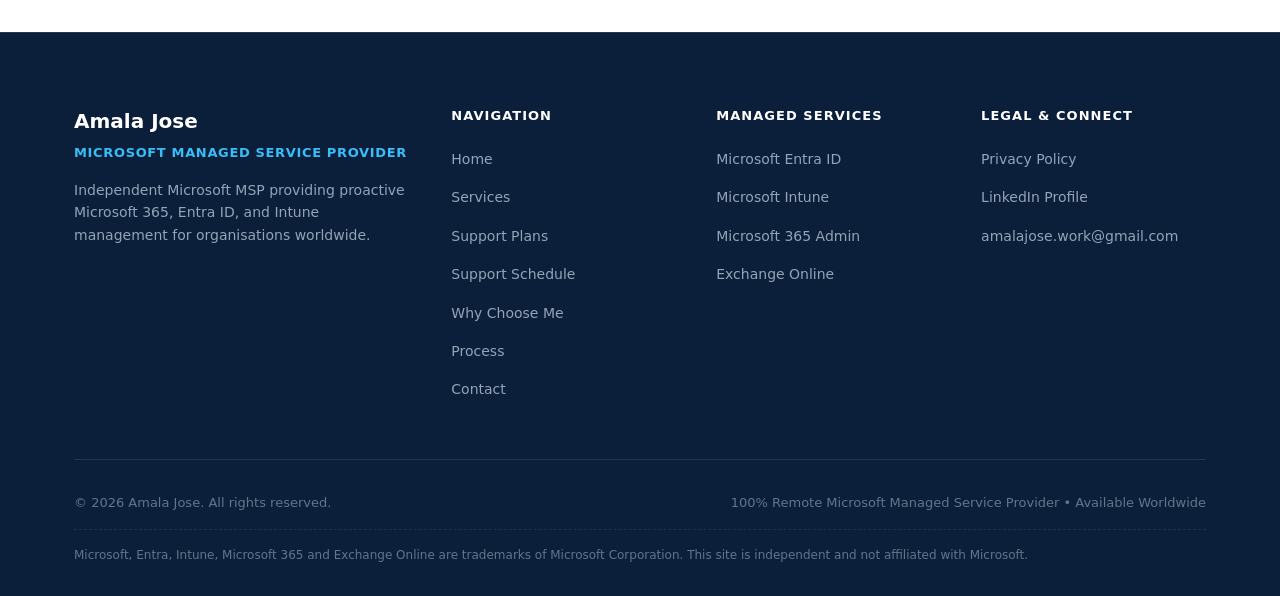
==== commit 6d9e1d70: "Add files via upload" ====
--- a/privacy.html
+++ b/privacy.html
@@ -5,24 +5,28 @@
   <meta name="viewport" content="width=device-width, initial-scale=1.0">
   <title>Privacy Policy | Amala Jose - Microsoft Managed Service Provider</title>
   
-  <meta name="description" content="Privacy Policy for Amala Jose, independent Microsoft Managed Service Provider. Learn how email and LinkedIn inquiries are handled and protected.">
+  <!-- SEO & Privacy Meta Tags -->
+  <meta name="description" content="Privacy policy for Amala Jose, independent Microsoft Managed Service Provider (MSP). Plain-language information regarding zero-tracking, data handling, and communication privacy.">
+  <meta name="author" content="Amala Jose">
   <meta name="robots" content="index, follow">
 
   <!-- Open Graph Meta Tags -->
   <meta property="og:title" content="Privacy Policy | Amala Jose - Microsoft Managed Service Provider">
-  <meta property="og:description" content="Transparent, plain-language privacy policy explaining how inquiries are handled and protected.">
+  <meta property="og:description" content="Plain-language privacy policy: static website with zero cookies, zero analytics, zero trackers, and complete respect for your privacy.">
   <meta property="og:type" content="website">
 
-  <!-- Stylesheet (Pure CSS, Shared with Main Site) -->
+  <!-- Stylesheet (Pure CSS, No Frameworks, No External Fonts, No JS) -->
   <link rel="stylesheet" href="style.css">
 </head>
 <body>
 
+  <!-- The website owner should have this policy reviewed against the data protection laws of the countries where they take clients. -->
+
   <!-- Accessible Skip Link -->
   <a href="#main-content" class="skip-link">Skip to main content</a>
 
   <!-- ==========================================================================
-       HEADER & NAVIGATION (Matches Main Site Exactly)
+       SECTION 1: Sticky Header & Navigation (Pure CSS Mobile Menu)
        ========================================================================== -->
   <header class="site-header" role="banner">
     <div class="container header-container">
@@ -39,7 +43,7 @@
         <span class="hamburger-bar"></span>
       </label>
 
-      <!-- Navigation Menu -->
+      <!-- Main Navigation Menu -->
       <nav class="nav-menu" role="navigation" aria-label="Primary Navigation">
         <ul class="nav-list">
           <li><a href="index.html#home" class="nav-link">Home</a></li>
@@ -55,81 +59,126 @@
     </div>
   </header>
 
+  <!-- ==========================================================================
+       Main Privacy Policy Content
+       ========================================================================== -->
   <main id="main-content">
     
-    <!-- Privacy Header -->
+    <!-- Page Header -->
     <section class="privacy-page-header">
+      <div class="container text-center">
+        <span class="section-eyebrow">Transparency &amp; Trust</span>
+        <h1 class="section-title">Privacy Policy</h1>
+        <p class="section-subtitle">
+          A clear, plain-language explanation of how your privacy and information are respected.
+        </p>
+      </div>
+    </section>
+
+    <!-- Content Card -->
+    <section class="section" style="padding-top: 2rem;">
       <div class="container">
-        <span class="section-eyebrow">Legal &amp; Transparency</span>
-        <h1 class="section-title" style="margin-bottom: 0.5rem;">Privacy Policy</h1>
-        <p class="section-subtitle">
-          A clear, plain-language explanation of how communications and inquiries are handled.
-        </p>
+        <article class="privacy-content-card">
+          
+          <time class="privacy-meta-date" datetime="2026-10">Last updated: October 2026</time>
+
+          <h2>1. Introduction &amp; Scope</h2>
+          <p>
+            This website is owned and operated by Amala Jose, an independent Microsoft Managed Service Provider (MSP) offering proactive remote Microsoft 365, Microsoft Entra ID, Microsoft Intune, and Exchange Online management and support for organisations worldwide.
+          </p>
+          <p>
+            I believe that privacy should be straightforward, transparent, and built on trust. This document outlines how this website functions, why no personal data is collected when you browse, and how any information you voluntarily provide is handled.
+          </p>
+
+          <h2>2. Static Website with Zero Tracking</h2>
+          <p>
+            This is a 100% static website hosted on GitHub Pages. It has been intentionally architected to eliminate unnecessary data collection, trackers, and telemetry:
+          </p>
+          <ul>
+            <li><strong>No Cookies:</strong> This website sets no cookies whatsoever (no session cookies, tracking cookies, advertising cookies, or third-party cookies).</li>
+            <li><strong>No Analytics or Tracking Scripts:</strong> There are no Google Analytics, tracking pixels, tag managers, session replay tools, or behavioral profiling scripts loaded on this site.</li>
+            <li><strong>No Forms or Web Trackers:</strong> This site contains no contact forms, automated lead capture scripts, or input fields that store your information in a database.</li>
+            <li><strong>No Database or Backend Storage:</strong> There is no backend web server, database, or cloud repository capturing visitor logs or identifying records through this site.</li>
+            <li><strong>No External Web Fonts or CDN Trackers:</strong> All styling and vector icons are embedded directly into the site's code, preventing third-party providers from logging your IP address or browser details when downloading fonts.</li>
+          </ul>
+          <p>
+            When you visit or navigate this site, you browse anonymously. No personal information is gathered, recorded, or processed by me through your visit.
+          </p>
+
+          <h2>3. Voluntary Communications</h2>
+          <p>
+            If you choose to contact me—such as by sending an email directly to <a href="mailto:amalajose.work@gmail.com" style="color: var(--blue); text-decoration: underline;">amalajose.work@gmail.com</a> or connecting with me through <a href="https://www.linkedin.com/in/amalajosele" target="_blank" rel="noopener noreferrer" style="color: var(--blue); text-decoration: underline;">LinkedIn</a>—you do so voluntarily.
+          </p>
+          <p>
+            Any contact information or details you provide in your message (such as your name, corporate email address, organisation name, time zone, or operational requirements) will be used solely for the following purposes:
+          </p>
+          <ul>
+            <li>To review your enquiry and respond directly to your technical questions.</li>
+            <li>To discuss potential Microsoft IT consulting, managed support partnerships, or IT assessment findings.</li>
+            <li>To communicate regarding scheduling, service scope, and technical proposals.</li>
+          </ul>
+
+          <h2>4. Data Sharing &amp; Third Parties</h2>
+          <p>
+            Your trust is paramount. I adhere to strict communication integrity:
+          </p>
+          <ul>
+            <li><strong>Never Sold or Rented:</strong> Your contact information, correspondence, and technical details will never be sold, rented, monetised, or traded with data brokers or marketing lists.</li>
+            <li><strong>No Third-Party Sharing:</strong> Your information is never shared with third-party vendors, affiliates, or marketers without your explicit prior written consent.</li>
+            <li><strong>Confidentiality:</strong> Technical architecture details, tenant configurations, and organizational information shared during discussions or assessments are kept strictly confidential.</li>
+          </ul>
+
+          <h2>5. Data Retention &amp; Your Rights</h2>
+          <p>
+            Email communications and correspondence are retained only as long as necessary to conduct ongoing business discussions, fulfill support contracts, or comply with standard record-keeping obligations.
+          </p>
+          <p>
+            You have full control over your data. At any time, you have the right to:
+          </p>
+          <ul>
+            <li>Request a copy of any correspondence or information held about our communications.</li>
+            <li>Request correction or updating of any inaccurate contact details.</li>
+            <li>Request the immediate deletion of your correspondence and contact information from my active mailbox.</li>
+          </ul>
+          <p>
+            To exercise any of these rights, simply send an email request to <a href="mailto:amalajose.work@gmail.com" style="color: var(--blue); text-decoration: underline;">amalajose.work@gmail.com</a>. Requests will be addressed promptly.
+          </p>
+
+          <h2>6. External Links &amp; Third-Party Services</h2>
+          <p>
+            This website includes external links to LinkedIn (to view my professional profile and connect). When you click an external link to LinkedIn or any other third-party platform, you leave this website and become subject to that platform's own terms of service and privacy policies. I encourage you to review LinkedIn's privacy policy before interacting with their platform.
+          </p>
+
+          <h2>7. Service Delivery Mode</h2>
+          <p>
+            All Microsoft Managed Service Provider (MSP) engagements, consultations, tenant administration, and IT support services are delivered 100% remotely for organisations worldwide across time zones. I do not provide on-site visits, in-person office repairs, or physical hardware services.
+          </p>
+
+          <h2>8. Contact Information</h2>
+          <p>
+            If you have any questions about this privacy policy, my handling of voluntary communications, or my Microsoft MSP services, please contact me directly:
+          </p>
+          <ul>
+            <li><strong>Name:</strong> Amala Jose</li>
+            <li><strong>Role:</strong> Microsoft Managed Service Provider (MSP)</li>
+            <li><strong>Certification:</strong> SC-300 Certified Identity &amp; Access Administrator</li>
+            <li><strong>Direct Email:</strong> <a href="mailto:amalajose.work@gmail.com" style="color: var(--blue); text-decoration: underline;">amalajose.work@gmail.com</a></li>
+            <li><strong>LinkedIn:</strong> <a href="https://www.linkedin.com/in/amalajosele" target="_blank" rel="noopener noreferrer" style="color: var(--blue); text-decoration: underline;">https://www.linkedin.com/in/amalajosele</a></li>
+          </ul>
+
+          <div style="margin-top: 2.5rem; padding-top: 1.5rem; border-top: 1px solid var(--border-color); display: flex; justify-content: space-between; align-items: center; flex-wrap: wrap; gap: 1rem;">
+            <a href="index.html#home" class="btn btn-secondary btn-sm">&larr; Back to Home</a>
+            <a href="index.html#contact" class="btn btn-primary btn-sm">Book a Free IT Assessment</a>
+          </div>
+
+        </article>
       </div>
     </section>
 
-    <!-- Privacy Body Content -->
-    <div class="container">
-      <article class="privacy-content-card">
-        
-        <!-- 
-          LEGAL REVIEW ADVISORY NOTE:
-          The website owner should have this policy reviewed by legal counsel to ensure it meets 
-          all specific legal and regulatory requirements for their jurisdiction and client base 
-          (for example, GDPR / UK GDPR compliance when serving European or UK clients).
-        -->
-
-        <span class="privacy-meta-date">Last updated: October 2026</span>
-
-        <h2>1. No Direct Data Collection on This Website</h2>
-        <p>
-          This website is a completely static online portfolio and informational site. <strong>It contains no web forms, no user tracking databases, no advertising pixels, and no analytics cookies.</strong> The site does not collect, record, or harvest personal data from visitors automatically.
-        </p>
-
-        <h2>2. Information You Choose to Share</h2>
-        <p>
-          If you decide to contact me via direct email (<a href="mailto:amalajose.work@gmail.com">amalajose.work@gmail.com</a>) or message me on LinkedIn, you voluntarily choose to share details such as your name, email address, company name, and details regarding your Microsoft IT environment.
-        </p>
-        <p>
-          Any information you share through these channels is used solely for:
-        </p>
-        <ul>
-          <li>Responding directly to your technical enquiry or consultation request.</li>
-          <li>Discussing prospective Microsoft Managed Service Provider (MSP) scopes.</li>
-          <li>Preparing a tailored support plan or proposal for your business.</li>
-        </ul>
-
-        <h2>3. We Never Sell Your Data</h2>
-        <p>
-          <strong>Your information is strictly confidential and is never sold, leased, rented, or shared with third parties or data brokers for marketing purposes.</strong>
-        </p>
-
-        <h2>4. Data Retention &amp; Deletion on Request</h2>
-        <p>
-          I retain correspondence only as long as needed to conduct business communications or service our ongoing client relationship. If you choose not to proceed with an MSP engagement, your messages are not retained indefinitely.
-        </p>
-        <p>
-          You may request that your contact details and communication history be updated or permanently deleted from my email records at any time. Simply send an email request to:
-        </p>
-        <p style="font-weight: 700; color: var(--navy); margin-top: 0.5rem;">
-          <a href="mailto:amalajose.work@gmail.com">amalajose.work@gmail.com</a>
-        </p>
-        <p>
-          All deletion requests are acknowledged and fulfilled promptly.
-        </p>
-
-        <h2>5. External Links</h2>
-        <p>
-          This website contains an external link to my professional LinkedIn profile. When you follow an external link, the privacy policies and practices of that respective platform apply.
-        </p>
-
-      </article>
-    </div>
-
   </main>
 
   <!-- ==========================================================================
-       FOOTER (Matches Main Site Exactly)
+       SECTION 10: Footer
        ========================================================================== -->
   <footer class="site-footer" role="contentinfo">
     <div class="container">
@@ -140,7 +189,7 @@
           <div class="footer-brand-name">Amala Jose</div>
           <div class="footer-brand-title">Microsoft Managed Service Provider</div>
           <p class="footer-brand-desc">
-            Independent Microsoft MSP providing proactive Microsoft 365, Entra ID, and Intune management for small and medium businesses.
+            Independent Microsoft MSP providing proactive Microsoft 365, Entra ID, and Intune management for organisations worldwide.
           </p>
         </div>
 
@@ -184,7 +233,7 @@
       <div class="footer-bottom">
         <div class="footer-bottom-main">
           <div>&copy; 2026 Amala Jose. All rights reserved.</div>
-          <div>100% Remote Microsoft Managed Service Provider</div>
+          <div>100% Remote Microsoft Managed Service Provider &bull; Available Worldwide</div>
         </div>
 
         <!-- Mandatory Trademark & Independence Disclaimer -->
--- a/style.css
+++ b/style.css
@@ -472,7 +472,7 @@
   margin-bottom: 2rem;
 }
 
-/* Remote Delivery Clear Indicator */
+/* Remote Delivery Clear Indicator (Worldwide Across Time Zones) */
 .hero-remote-notice {
   display: flex;
   align-items: flex-start;
@@ -615,7 +615,7 @@
 }
 
 /* ==========================================================================
-   Section 3: Credentials Strip
+   Section 3: Credentials Strip (Exactly 4 Items)
    ========================================================================== */
 .credentials-strip {
   background-color: var(--navy);
@@ -625,7 +625,8 @@
   border-bottom: 1px solid var(--navy-light);
 }
 
-.credentials-grid {
+.credentials-grid,
+.credentials-grid-4 {
   display: grid;
   grid-template-columns: repeat(3, 1fr);
   gap: 2rem;
@@ -635,7 +636,7 @@
 .credential-item {
   display: flex;
   align-items: center;
-  justify-content: center;
+  justify-content: flex-start;
   gap: 1rem;
   text-align: left;
 }
@@ -664,7 +665,7 @@
 }
 
 .credential-title {
-  font-size: 1.125rem;
+  font-size: 1.0625rem;
   font-weight: 700;
   color: #FFFFFF;
   line-height: 1.2;
@@ -774,7 +775,7 @@
   margin-top: 0.5rem;
 }
 
-/* Remote Delivery Policy Strip */
+/* Remote Delivery Policy Banner (Worldwide Scope) */
 .remote-policy-banner {
   background-color: #FFFFFF;
   border: 1px solid var(--border-color);
@@ -929,7 +930,7 @@
   margin-bottom: 2rem;
   box-shadow: var(--shadow-sm);
   text-align: center;
-  max-width: 50rem;
+  max-width: 52rem;
   margin-left: auto;
   margin-right: auto;
 }
@@ -1476,6 +1477,12 @@
 
   .topology-card {
     max-width: 100%;
+  }
+
+  .credentials-grid,
+  .credentials-grid-4 {
+    grid-template-columns: repeat(3, 1fr);
+    gap: 1.5rem;
   }
 
   .services-grid-4 {
@@ -1578,7 +1585,8 @@
     font-size: 2.15rem;
   }
 
-  .credentials-grid {
+  .credentials-grid,
+  .credentials-grid-4 {
     grid-template-columns: 1fr;
     gap: 1.25rem;
   }
